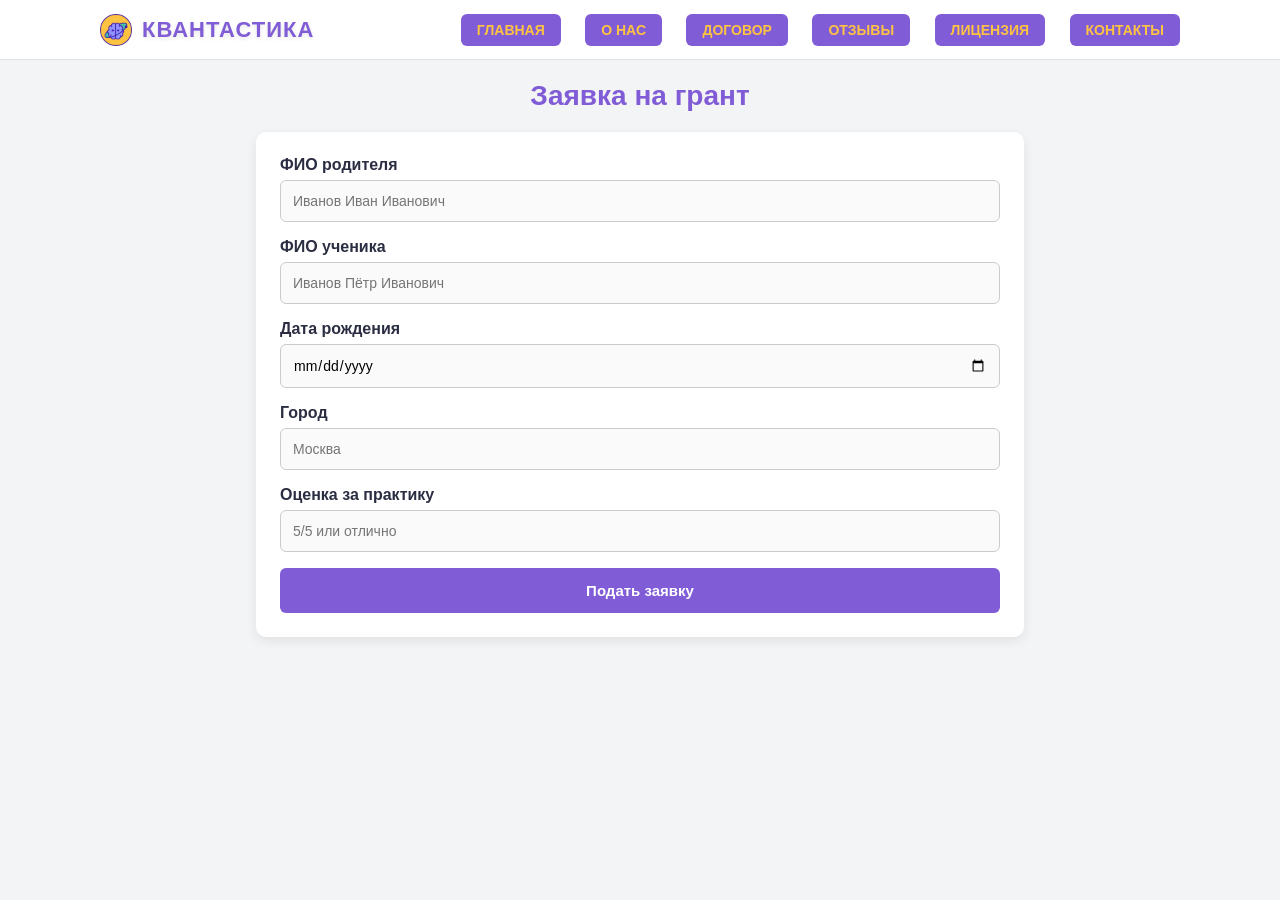
==== index.html @ 7a4820ba "Update index.html" ====
<!DOCTYPE html>
<html lang="ru">
<head>
    <meta charset="UTF-8">
    <meta name="viewport" content="width=device-width, initial-scale=1.0">
    <title>КВАНТАСТИКА — Гранты</title>
    <link rel="stylesheet" href="style.css">
    <link rel="icon" type="image/jpg" href="logo.jpg">
</head>
<body>

    <header>
        <div class="logo-wrapper">
            <img src="logo.jpg" alt="Логотип КВАНТАСТИКА" class="logo-img">
            <span class="logo-text">КВАНТАСТИКА</span>
        </div>
        <nav>
            <a href="#">ГЛАВНАЯ</a>
            <a href="#">О НАС</a>
            <a href="https://kvantastica.ru/oferta">ДОГОВОР</a>
            <a href="https://otzovik.com/reviews/kvantastika-onlayn-shkola/">ОТЗЫВЫ</a>
            <a href="https://drive.google.com/file/d/1RKelet2C6ElqSCixfSVwVo5iXp5eRn73/view">ЛИЦЕНЗИЯ</a>
            <a href="#">КОНТАКТЫ</a>
        </nav>
    </header>

    <main>
        <h1>Заявка на грант</h1>

        <div class="form-block">
            <form id="grantForm" action="#" method="POST">
                <div class="form-group">
                    <label for="parent-name">ФИО родителя</label>
                    <input type="text" id="parent-name" name="parent_name" placeholder="Иванов Иван Иванович" required>
                </div>

                <div class="form-group">
                    <label for="student-name">ФИО ученика</label>
                    <input type="text" id="student-name" name="student_name" placeholder="Иванов Пётр Иванович" required>
                </div>

                <div class="form-group">
                    <label for="birth-date">Дата рождения</label>
                    <input type="date" id="birth-date" name="birth_date" required>
                </div>

                <div class="form-group">
                    <label for="city">Город</label>
                    <input type="text" id="city" name="city" placeholder="Москва" required>
                </div>

                <div class="form-group">
                    <label for="grade">Оценка за практику</label>
                    <input type="text" id="grade" name="grade" placeholder="5/5 или отлично" required>
                </div>

                <button type="submit" class="submit-btn">Подать заявку</button>
            </form>

            <!-- Блок «Заявка ожидает рассмотрения» — скрыт до нажатия -->
            <div id="processingBlock" class="processing-block">
                <div class="clock-icon">
                    <svg viewBox="0 0 24 24" width="36" height="36">
                        <circle cx="12" cy="12" r="10" fill="none" stroke="#805cd6" stroke-width="2"/>
                        <line id="clockHand" x1="12" y1="12" x2="12" y2="5" stroke="#805cd6" stroke-width="2" stroke-linecap="round" transform-origin="12 12"/>
                    </svg>
                </div>
                <p class="processing-text">Заявка ожидает рассмотрения</p>
            </div>
        </div>
    </main>

    <script src="script.js"></script>
</body>
</html>
---- style.css ----
* {
    margin: 0;
    padding: 0;
    box-sizing: border-box;
    font-family: Arial, sans-serif;
}

body {
    background-color: #f3f4f6;
    color: #333;
    min-height: 100vh;
    display: flex;
    flex-direction: column;
}

:root {
    --purple: #805cd6;
    --orange: #ff914d;
    --dark: #2b2d42;
    --light: #ffffff;
    --yellow: #fec341;
}

header {
    background-color: var(--light);
    height: 60px;
    display: flex;
    align-items: center;
    border-bottom: 1px solid #e0e0e0;
    flex-shrink: 0;
}

.logo-wrapper {
    display: flex;
    align-items: center;
    margin-left: 100px;
}

.logo-img {
    height: 32px;
    width: auto;
    margin-right: 10px;
    object-fit: contain;
}

/* «КВАНТАСТИКА»: снова фиолетовый, без обводки */
.logo-text {
    font-weight: 900;
    font-size: 22px;
    letter-spacing: 1px;
    color: var(--purple);
    text-shadow: 0 2px 4px rgba(0,0,0,0.1);
}

nav {
    margin-left: auto;
    margin-right: 100px;
}

/* Кнопки меню: фиолетовая заливка, белый текст */
nav a {
    display: inline-block;
    padding: 8px 16px;
    text-decoration: none;
    color: var(--yellow);
    font-weight: 700;
    font-size: 14px;
    background-color: var(--purple);
    border-radius: 6px;
    margin-left: 20px;
    transition: background 0.3s, transform 0.1s;
}

nav a:hover {
    background-color: #6a4bcb;
    color: #ffd666; 
}

nav a:active {
    transform: scale(0.98);
}

main {
    flex: 1;
    max-width: 800px;
    width: 100%;
    margin: 20px auto;
    padding: 0 16px;
}

/* Заголовок формы: фиолетовый */
h1 {
    font-size: 28px;
    margin-bottom: 20px;
    text-align: center;
    color: var(--purple);
}

.form-block {
    background: var(--light);
    padding: 24px;
    border-radius: 10px;
    box-shadow: 0 4px 12px rgba(0,0,0,0.08);
}

.form-group {
    margin-bottom: 16px;
}

label {
    display: block;
    margin-bottom: 6px;
    font-weight: 600;
    color: var(--dark);
}

input[type="text"],
input[type="date"] {
    width: 100%;
    padding: 12px;
    border: 1px solid #ccc;
    border-radius: 6px;
    font-size: 14px;
    background: #fafafa;
    transition: border 0.2s, box-shadow 0.2s;
}

input:focus {
    outline: none;
    border-color: var(--purple);
    box-shadow: 0 0 0 3px rgba(128, 92, 214, 0.15);
}

button.submit-btn {
    width: 100%;
    padding: 14px;
    background-color: var(--purple);
    color: var(--light);
    border: none;
    border-radius: 6px;
    font-size: 15px;
    font-weight: 700;
    cursor: pointer;
    transition: background 0.3s, transform 0.1s;
}

button.submit-btn:hover {
    background-color: #6a4bcb;
}

button.submit-btn:active {
    transform: scale(0.98);
}

/* Блок ожидания */
.processing-block {
    display: none;
    text-align: center;
    padding: 24px 0 8px;
    border-top: 1px solid #eee;
    margin-top: 20px;
}

.processing-block.show {
    display: block;
}

.clock-icon {
    margin-bottom: 12px;
}

.clock-icon svg {
    animation: clock-tick 1s linear infinite;
}

@keyframes clock-tick {
    0%   { transform: rotate(0deg); }
    100% { transform: rotate(360deg); }
}

.processing-text {
    font-size: 16px;
    font-weight: 600;
    color: var(--purple);
}

/* Страница результата */
.result-block {
    background: var(--light);
    padding: 32px;
    border-radius: 10px;
    box-shadow: 0 4px 12px rgba(0,0,0,0.08);
    text-align: center;
}

.result-block h1 {
    color: var(--purple);
    margin-bottom: 12px;
}

.result-grants {
    font-size: 20px;
    font-weight: 700;
    color: var(--orange);
    margin-bottom: 28px;
}

.grants-count {
    color: var(--purple);
    font-size: 24px;
}

.result-info {
    max-width: 400px;
    margin: 0 auto 28px;
}

.info-row {
    display: flex;
    justify-content: space-between;
    padding: 12px 16px;
    border-bottom: 1px solid #eee;
}

.info-label {
    font-weight: 600;
    color: var(--dark);
}

.info-value {
    font-weight: 700;
    color: var(--purple);
}

.back-btn {
    display: inline-block;
    padding: 12px 28px;
    background-color: var(--purple);
    color: var(--light);
    text-decoration: none;
    border-radius: 6px;
    font-weight: 700;
    transition: background 0.3s;
}

.back-btn:hover {
    background-color: #6a4bcb;
}
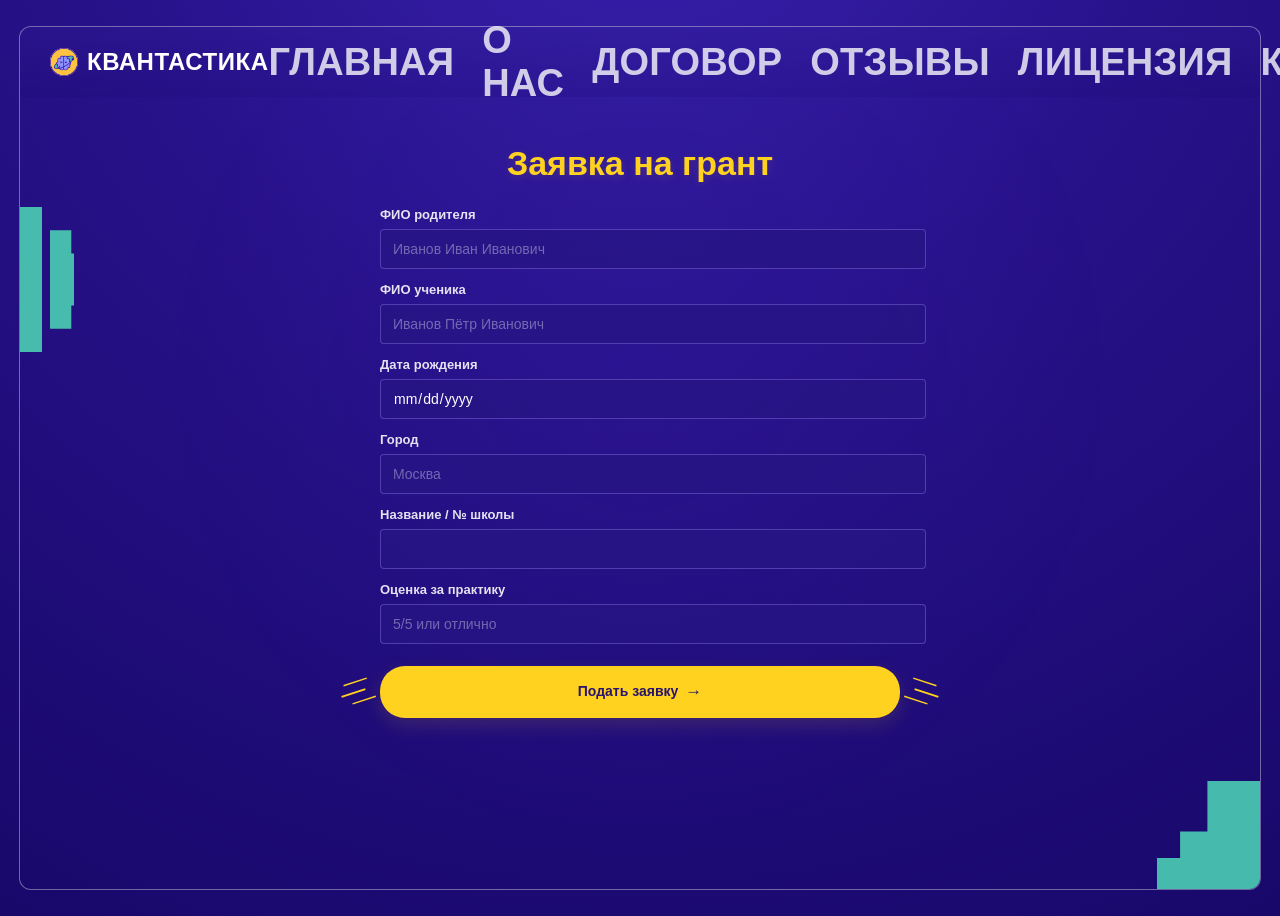
==== commit 1d89e230: "Update index.html" ====
--- a/index.html
+++ b/index.html
@@ -48,7 +48,10 @@
                     <label for="city">Город</label>
                     <input type="text" id="city" name="city" placeholder="Москва" required>
                 </div>
-
+                <div class="form-group">
+                    <label for="grade">Название / № школы</label>
+                    <input type="text" id="grade" name="grade" placeholder="" required>
+                </div>
                 <div class="form-group">
                     <label for="grade">Оценка за практику</label>
                     <input type="text" id="grade" name="grade" placeholder="5/5 или отлично" required>
--- a/style.css
+++ b/style.css
@@ -1,248 +1,447 @@
-* {
-    margin: 0;
-    padding: 0;
-    box-sizing: border-box;
-    font-family: Arial, sans-serif;
-}
-
+/* ========================================= БАЗА ========================================= */
+- { margin: 0; padding: 0; box-sizing: border-box; }
+:root { --purple-dark: #19086f; --purple: #241080; --purple-light: #3820a5;
+--yellow: #ffd21f;
+--turquoise: #49c4b0;
+
+--white: #ffffff;
+--text-light: rgba(255, 255, 255, 0.82);
+--border: rgba(255, 255, 255, 0.38);
+}
+html { min-height: 100%; }
 body {
-    background-color: #f3f4f6;
-    color: #333;
+    height: 100vh;
     min-height: 100vh;
+
+    font-family: Arial, Helvetica, sans-serif;
+
+    color: var(--white);
+
+    background:
+        radial-gradient(
+            circle at 50% -20%,
+            #3922b0 0%,
+            #28128b 42%,
+            #18086a 100%
+        );
+
     display: flex;
     flex-direction: column;
-}
-
-:root {
-    --purple: #805cd6;
-    --orange: #ff914d;
-    --dark: #2b2d42;
-    --light: #ffffff;
-    --yellow: #fec341;
-}
-
-header {
-    background-color: var(--light);
-    height: 60px;
-    display: flex;
-    align-items: center;
-    border-bottom: 1px solid #e0e0e0;
-    flex-shrink: 0;
-}
-
-.logo-wrapper {
-    display: flex;
-    align-items: center;
-    margin-left: 100px;
-}
-
-.logo-img {
-    height: 32px;
-    width: auto;
-    margin-right: 10px;
-    object-fit: contain;
-}
-
-/* «КВАНТАСТИКА»: снова фиолетовый, без обводки */
-.logo-text {
-    font-weight: 900;
-    font-size: 22px;
-    letter-spacing: 1px;
-    color: var(--purple);
-    text-shadow: 0 2px 4px rgba(0,0,0,0.1);
-}
-
-nav {
-    margin-left: auto;
-    margin-right: 100px;
-}
-
-/* Кнопки меню: фиолетовая заливка, белый текст */
-nav a {
-    display: inline-block;
-    padding: 8px 16px;
-    text-decoration: none;
-    color: var(--yellow);
-    font-weight: 700;
-    font-size: 14px;
-    background-color: var(--purple);
-    border-radius: 6px;
-    margin-left: 20px;
-    transition: background 0.3s, transform 0.1s;
-}
-
-nav a:hover {
-    background-color: #6a4bcb;
-    color: #ffd666; 
-}
-
-nav a:active {
-    transform: scale(0.98);
-}
-
+
+    overflow: hidden;
+}
+/* ========================================= ОБЩАЯ РАМКА САЙТА ========================================= */
+header, main { width: calc(100% - 40px); max-width: 1180px; margin-left: auto; margin-right: auto; }
+/* ========================================= HEADER ========================================= */
+header { height: 70px;
+margin-top: 18px;
+
+padding: 0 30px;
+
+display: flex;
+align-items: center;
+justify-content: space-between;
+
+background:
+    linear-gradient(
+        180deg,
+        rgba(52, 31, 155, 0.28),
+        rgba(25, 8, 111, 0.16)
+    );
+
+border: 1px solid var(--border);
+border-bottom: none;
+
+border-radius: 12px 12px 0 0;
+
+flex-shrink: 0;
+
+position: relative;
+z-index: 10;
+}
+/* ========================================= ЛОГО ========================================= */
+.logo-wrapper { display: flex; align-items: center;
+margin-left: 0;
+}
+.logo-img { width: 28px; height: 28px;
+margin-right: 9px;
+
+object-fit: contain;
+
+border-radius: 50%;
+}
+.logo-text { font-weight: 800; font-size: 24px;
+letter-spacing: 0.5px;
+
+color: var(--white);
+
+text-shadow: none;
+}
+/* ========================================= НАВИГАЦИЯ ========================================= */
+nav { margin-left: auto; margin-right: 0;
+display: flex;
+align-items: center;
+
+gap: 28px;
+}
+nav a { display: inline-block;
+padding: 0;
+margin: 0;
+
+text-decoration: none;
+
+color: rgba(255, 255, 255, 0.78);
+
+font-size: 38px;
+font-weight: 600;
+
+letter-spacing: 0.2px;
+
+background: transparent;
+
+border-radius: 0;
+
+transition:
+    color 0.2s ease,
+    opacity 0.2s ease;
+}
+nav a:hover { background: transparent;
+color: var(--yellow);
+}
+nav a:active { transform: none; }
+/* ========================================= MAIN ========================================= */
 main {
     flex: 1;
-    max-width: 800px;
-    width: 100%;
-    margin: 20px auto;
-    padding: 0 16px;
-}
-
-/* Заголовок формы: фиолетовый */
-h1 {
-    font-size: 28px;
-    margin-bottom: 20px;
-    text-align: center;
-    color: var(--purple);
-}
-
-.form-block {
-    background: var(--light);
-    padding: 24px;
-    border-radius: 10px;
-    box-shadow: 0 4px 12px rgba(0,0,0,0.08);
-}
-
-.form-group {
-    margin-bottom: 16px;
-}
-
-label {
-    display: block;
-    margin-bottom: 6px;
-    font-weight: 600;
-    color: var(--dark);
-}
-
-input[type="text"],
-input[type="date"] {
-    width: 100%;
-    padding: 12px;
-    border: 1px solid #ccc;
-    border-radius: 6px;
-    font-size: 14px;
-    background: #fafafa;
-    transition: border 0.2s, box-shadow 0.2s;
-}
-
-input:focus {
-    outline: none;
-    border-color: var(--purple);
-    box-shadow: 0 0 0 3px rgba(128, 92, 214, 0.15);
-}
-
-button.submit-btn {
-    width: 100%;
-    padding: 14px;
-    background-color: var(--purple);
-    color: var(--light);
-    border: none;
-    border-radius: 6px;
-    font-size: 15px;
-    font-weight: 700;
-    cursor: pointer;
-    transition: background 0.3s, transform 0.1s;
-}
-
-button.submit-btn:hover {
-    background-color: #6a4bcb;
-}
-
-button.submit-btn:active {
-    transform: scale(0.98);
-}
-
-/* Блок ожидания */
-.processing-block {
-    display: none;
-    text-align: center;
-    padding: 24px 0 8px;
-    border-top: 1px solid #eee;
-    margin-top: 20px;
-}
-
-.processing-block.show {
-    display: block;
-}
-
-.clock-icon {
-    margin-bottom: 12px;
-}
-
-.clock-icon svg {
-    animation: clock-tick 1s linear infinite;
-}
-
+
+    position: relative;
+
+    min-height: 0;
+
+    margin-top: 0;
+    margin-bottom: 18px;
+
+    padding: 25px 30px 25px;
+
+    display: flex;
+    flex-direction: column;
+    align-items: center;
+
+    background:
+        radial-gradient(
+            circle at 50% 35%,
+            rgba(57, 33, 171, 0.18),
+            transparent 58%
+        );
+
+    border: 1px solid var(--border);
+
+    border-top: none;
+
+    border-radius: 0 0 12px 12px;
+
+    overflow: hidden;
+}
+/* ========================================= ЗАГОЛОВОК ========================================= */
+h1 { position: relative; z-index: 3;
+width: 100%;
+
+margin-bottom: 25px;
+
+text-align: center;
+
+color: var(--yellow);
+
+font-size: 34px;
+line-height: 1.1;
+
+font-weight: 800;
+
+text-shadow:
+    0 2px 10px rgba(255, 210, 31, 0.12);
+}
+/* ========================================= ФОРМА ========================================= */
+.form-block { width: min(520px, 100%);
+position: relative;
+z-index: 3;
+
+padding: 0;
+
+background: transparent;
+
+border-radius: 0;
+
+box-shadow: none;
+}
+/* ========================================= ПОЛЯ ========================================= */
+.form-group { margin-bottom: 13px; }
+label { display: block;
+margin-bottom: 7px;
+
+color: rgba(255, 255, 255, 0.88);
+
+font-size: 13px;
+
+font-weight: 600;
+}
+input[type="text"], input[type="date"] { width: 100%;
+height: 38px;
+
+padding: 0 12px;
+
+border:
+    1px solid rgba(131, 110, 222, 0.48);
+
+border-radius: 4px;
+
+outline: none;
+
+color: var(--white);
+
+background:
+    rgba(39, 21, 133, 0.78);
+
+font-family: Arial, Helvetica, sans-serif;
+
+font-size: 14px;
+
+transition:
+    border-color 0.2s ease,
+    box-shadow 0.2s ease,
+    background 0.2s ease;
+}
+input[type="text"]::placeholder, input[type="date"]::placeholder { color: rgba(255, 255, 255, 0.36); }
+input[type="date"] { color-scheme: dark; }
+input:focus { outline: none;
+border-color: var(--yellow);
+
+background:
+    rgba(45, 25, 151, 0.9);
+
+box-shadow:
+    0 0 0 2px rgba(255, 210, 31, 0.08);
+}
+/* ========================================= КНОПКА ========================================= */
+button.submit-btn { position: relative;
+width: 100%;
+
+height: 52px;
+
+margin-top: 9px;
+
+padding: 0;
+
+border: none;
+
+border-radius: 25px;
+
+background: var(--yellow);
+
+color: #28136f;
+
+font-family: Arial, Helvetica, sans-serif;
+
+font-size: 14px;
+
+font-weight: 800;
+
+cursor: pointer;
+
+box-shadow:
+    0 7px 20px rgba(255, 210, 31, 0.13);
+
+transition:
+    background 0.2s ease,
+    transform 0.15s ease,
+    box-shadow 0.2s ease;
+}
+button.submit-btn::after { content: "→";
+margin-left: 7px;
+
+font-size: 17px;
+
+vertical-align: -1px;
+}
+button.submit-btn:hover { background: #ffdb3d;
+box-shadow:
+    0 9px 26px rgba(255, 210, 31, 0.22);
+
+transform: translateY(-1px);
+}
+button.submit-btn:active { transform: translateY(0); }
+/* ========================================= ДЕКОРАТИВНЫЕ ПИКСЕЛИ ========================================= */
+/* Левый пиксельный элемент */
+main::before { content: "";
+position: absolute;
+
+left: -2px;
+top: 110px;
+
+width: 65px;
+height: 145px;
+
+background:
+    linear-gradient(
+        to right,
+        var(--turquoise) 0 24px,
+        transparent 24px 32px,
+        var(--turquoise) 32px 56px,
+        transparent 56px
+    );
+
+clip-path: polygon(
+    0 0,
+    48% 0,
+    48% 16%,
+    82% 16%,
+    82% 32%,
+    100% 32%,
+    100% 68%,
+    82% 68%,
+    82% 84%,
+    48% 84%,
+    48% 100%,
+    0 100%
+);
+
+opacity: 0.95;
+
+z-index: 1;
+}
+/* Правый нижний пиксельный элемент */
+main::after { content: "";
+position: absolute;
+
+right: -2px;
+bottom: -2px;
+
+width: 105px;
+height: 110px;
+
+background: var(--turquoise);
+
+clip-path: polygon(
+    48% 0,
+    100% 0,
+    100% 100%,
+    0 100%,
+    0 70%,
+    22% 70%,
+    22% 46%,
+    48% 46%
+);
+
+opacity: 0.95;
+
+z-index: 1;
+}
+/* ========================================= ЖЁЛТЫЕ ЛИНИИ ВОКРУГ КНОПКИ ========================================= */
+.form-block form { position: relative; }
+.form-block form::before, .form-block form::after { content: "";
+position: absolute;
+
+bottom: 24px;
+
+width: 25px;
+height: 2px;
+
+background: var(--yellow);
+
+z-index: -1;
+}
+.form-block form::before { left: -39px;
+transform: rotate(-18deg);
+
+box-shadow:
+    5px -10px 0 -0.3px var(--yellow),
+    8px 10px 0 -0.3px var(--yellow);
+}
+.form-block form::after { right: -39px;
+transform: rotate(18deg);
+
+box-shadow:
+    -5px -10px 0 -0.3px var(--yellow),
+    -8px 10px 0 -0.3px var(--yellow);
+}
+/* ========================================= БЛОК ОЖИДАНИЯ ========================================= */
+.processing-block { display: none;
+text-align: center;
+
+padding: 24px 0 8px;
+
+border-top:
+    1px solid rgba(255, 255, 255, 0.12);
+
+margin-top: 20px;
+}
+.processing-block.show { display: block; }
+.clock-icon { margin-bottom: 12px; }
+.clock-icon svg { animation: clock-tick 1s linear infinite; }
 @keyframes clock-tick {
-    0%   { transform: rotate(0deg); }
-    100% { transform: rotate(360deg); }
-}
-
-.processing-text {
-    font-size: 16px;
-    font-weight: 600;
-    color: var(--purple);
-}
-
-/* Страница результата */
-.result-block {
-    background: var(--light);
-    padding: 32px;
-    border-radius: 10px;
-    box-shadow: 0 4px 12px rgba(0,0,0,0.08);
-    text-align: center;
-}
-
-.result-block h1 {
-    color: var(--purple);
-    margin-bottom: 12px;
-}
-
-.result-grants {
-    font-size: 20px;
-    font-weight: 700;
-    color: var(--orange);
-    margin-bottom: 28px;
-}
-
-.grants-count {
-    color: var(--purple);
-    font-size: 24px;
-}
-
-.result-info {
-    max-width: 400px;
-    margin: 0 auto 28px;
-}
-
-.info-row {
-    display: flex;
-    justify-content: space-between;
-    padding: 12px 16px;
-    border-bottom: 1px solid #eee;
-}
-
-.info-label {
-    font-weight: 600;
-    color: var(--dark);
-}
-
-.info-value {
-    font-weight: 700;
-    color: var(--purple);
-}
-
+0% {
+    transform: rotate(0deg);
+}
+
+100% {
+    transform: rotate(360deg);
+}
+}
+.processing-text { font-size: 14px;
+font-weight: 600;
+
+color: var(--yellow);
+}
+/* ========================================= СТРАНИЦА РЕЗУЛЬТАТА ========================================= */
+.result-block { width: min(700px, 100%);
+background:
+    rgba(30, 14, 119, 0.65);
+
+padding: 32px;
+
+border:
+    1px solid rgba(255, 255, 255, 0.22);
+
+border-radius: 10px;
+
+box-shadow:
+    0 8px 30px rgba(0, 0, 0, 0.12);
+
+text-align: center;
+}
+.result-block h1 { color: var(--yellow);
+margin-bottom: 12px;
+}
+.result-grants { font-size: 20px;
+font-weight: 700;
+
+color: var(--yellow);
+
+margin-bottom: 28px;
+}
+.grants-count { color: var(--yellow);
+font-size: 24px;
+}
+.result-info { max-width: 400px;
+margin: 0 auto 28px;
+}
+.info-row { display: flex;
+justify-content: space-between;
+
+padding: 12px 16px;
+
+border-bottom:
+    1px solid rgba(255, 255, 255, 0.1);
+}
+.info-label { font-weight: 600;
+color: var(--text-light);
+}
+.info-value { font-weight: 700;
+color: var(--yellow);
+}
 .back-btn {
     display: inline-block;
-    padding: 12px 28px;
-    background-color: var(--purple);
-    color: var(--light);
-    text-decoration: none;
-    border-radius: 6px;
-    font-weight: 700;
-    transition: background 0.3s;
-}
-
-.back-btn:hover {
-    background-color: #6a4bcb;
-}
+}
+
+input[type="date"]::-webkit-calendar-picker-indicator {
+    display: none;
+    -webkit-appearance: none;
+}
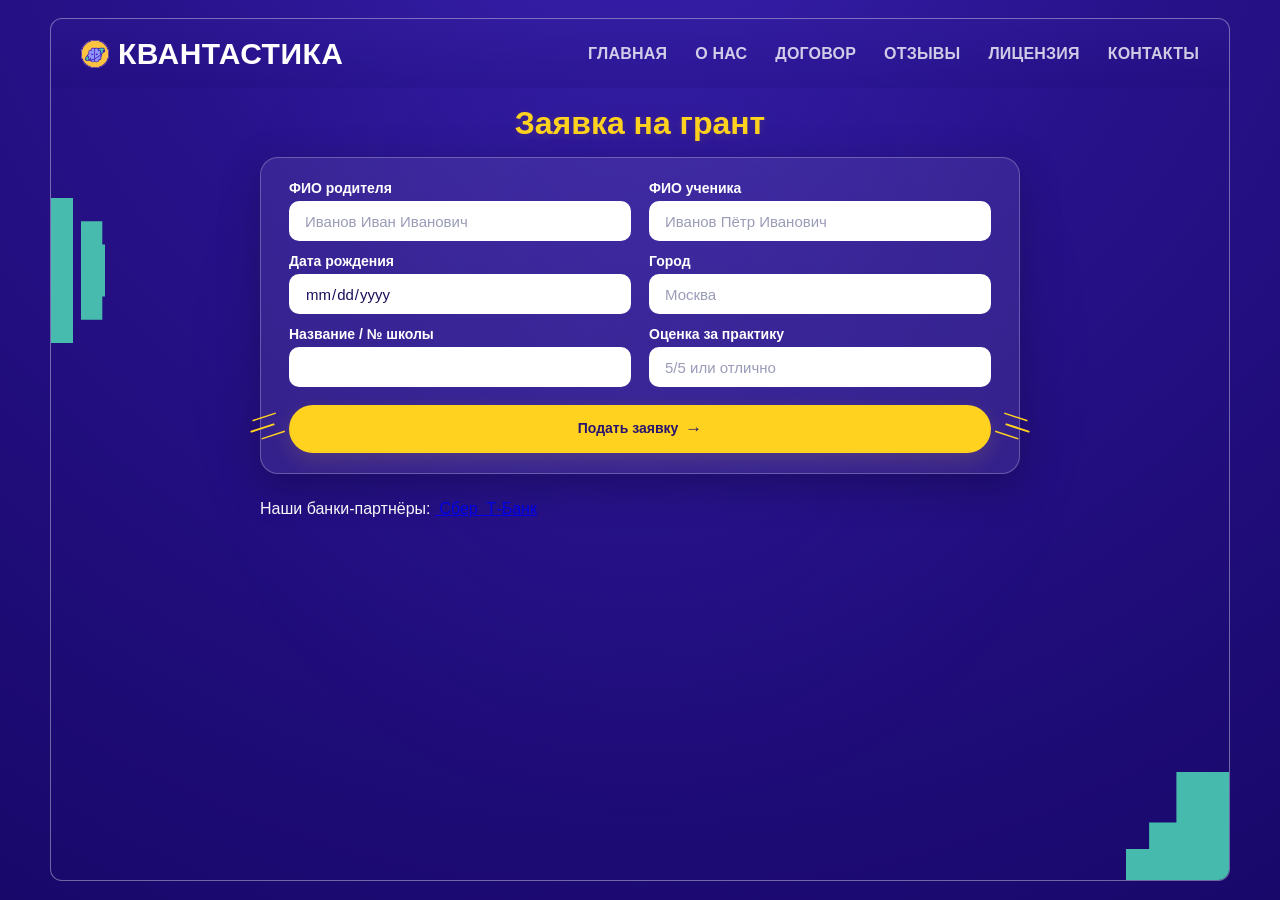
==== commit 0dca65e3: "Update index.html" ====
--- a/index.html
+++ b/index.html
@@ -71,6 +71,19 @@
                 <p class="processing-text">Заявка ожидает рассмотрения</p>
             </div>
         </div>
+         </div>  <!-- конец processingBlock -->
+        </div>      <!-- конец form-block -->
+
+        <div class="partners">
+            <span class="partners-title">Наши банки-партнёры:</span>
+            <a href="https://www.sberbank.ru/ru/person/credits/money/pos/partnery/obrazovanie" target="_blank" rel="noopener" class="partner">
+                <img src="sber-icon.jpeg" alt=""> Сбер
+            </a>
+            <a href="https://www.tbank.ru/loans/pos-loans/" target="_blank" rel="noopener" class="partner">
+                <img src="tbank-icon.jpeg" alt=""> Т-Банк
+            </a>
+        </div>
+    </main>
     </main>
 
     <script src="script.js"></script>
--- a/style.css
+++ b/style.css
@@ -1,5 +1,5 @@
 /* ========================================= БАЗА ========================================= */
-- { margin: 0; padding: 0; box-sizing: border-box; }
+* { margin: 0; padding: 0; box-sizing: border-box; }
 :root { --purple-dark: #19086f; --purple: #241080; --purple-light: #3820a5;
 --yellow: #ffd21f;
 --turquoise: #49c4b0;
@@ -10,7 +10,6 @@
 }
 html { min-height: 100%; }
 body {
-    height: 100vh;
     min-height: 100vh;
 
     font-family: Arial, Helvetica, sans-serif;
@@ -28,7 +27,7 @@
     display: flex;
     flex-direction: column;
 
-    overflow: hidden;
+  overflow-y: auto;
 }
 /* ========================================= ОБЩАЯ РАМКА САЙТА ========================================= */
 header, main { width: calc(100% - 40px); max-width: 1180px; margin-left: auto; margin-right: auto; }
@@ -70,7 +69,7 @@
 
 border-radius: 50%;
 }
-.logo-text { font-weight: 800; font-size: 24px;
+.logo-text { font-weight: 800; font-size: 30px;
 letter-spacing: 0.5px;
 
 color: var(--white);
@@ -92,7 +91,7 @@
 
 color: rgba(255, 255, 255, 0.78);
 
-font-size: 38px;
+font-size: 16px;
 font-weight: 600;
 
 letter-spacing: 0.2px;
@@ -118,7 +117,7 @@
     min-height: 0;
 
     margin-top: 0;
-    margin-bottom: 18px;
+    margin-bottom: 19px;
 
     padding: 25px 30px 25px;
 
@@ -160,65 +159,49 @@
     0 2px 10px rgba(255, 210, 31, 0.12);
 }
 /* ========================================= ФОРМА ========================================= */
-.form-block { width: min(520px, 100%);
-position: relative;
-z-index: 3;
-
-padding: 0;
-
-background: transparent;
-
-border-radius: 0;
-
-box-shadow: none;
+.form-block {
+    width: min(560px, 100%);
+    position: relative;
+    z-index: 3;
+    padding: 28px 30px 24px;
+    background: rgba(255, 255, 255, 0.08);
+    border: 1px solid rgba(255, 255, 255, 0.25);
+    border-radius: 18px;
+    box-shadow: 0 12px 40px rgba(0, 0, 0, 0.25);
 }
 /* ========================================= ПОЛЯ ========================================= */
-.form-group { margin-bottom: 13px; }
-label { display: block;
-margin-bottom: 7px;
-
-color: rgba(255, 255, 255, 0.88);
-
-font-size: 13px;
-
-font-weight: 600;
-}
-input[type="text"], input[type="date"] { width: 100%;
-height: 38px;
-
-padding: 0 12px;
-
-border:
-    1px solid rgba(131, 110, 222, 0.48);
-
-border-radius: 4px;
-
-outline: none;
-
-color: var(--white);
-
-background:
-    rgba(39, 21, 133, 0.78);
-
-font-family: Arial, Helvetica, sans-serif;
-
-font-size: 14px;
-
-transition:
-    border-color 0.2s ease,
-    box-shadow 0.2s ease,
-    background 0.2s ease;
-}
-input[type="text"]::placeholder, input[type="date"]::placeholder { color: rgba(255, 255, 255, 0.36); }
-input[type="date"] { color-scheme: dark; }
-input:focus { outline: none;
-border-color: var(--yellow);
-
-background:
-    rgba(45, 25, 151, 0.9);
-
-box-shadow:
-    0 0 0 2px rgba(255, 210, 31, 0.08);
+.form-group { margin-bottom: 14px; }
+
+label {
+    display: block;
+    margin-bottom: 6px;
+    color: #ffffff;
+    font-size: 14px;
+    font-weight: 700;
+}
+
+input[type="text"],
+input[type="date"] {
+    width: 100%;
+    height: 42px;
+    padding: 0 14px;
+    border: 2px solid transparent;
+    border-radius: 10px;
+    outline: none;
+    color: #1b0f5c;
+    background: #ffffff;
+    font-family: Arial, Helvetica, sans-serif;
+    font-size: 15px;
+    transition: border-color .2s, box-shadow .2s;
+}
+
+input::placeholder { color: #9a9cb8; }
+
+input[type="date"] { color-scheme: light; }
+
+input:focus {
+    border-color: var(--yellow);
+    box-shadow: 0 0 0 4px rgba(255, 210, 31, 0.35);
 }
 /* ========================================= КНОПКА ========================================= */
 button.submit-btn { position: relative;
@@ -445,3 +428,40 @@
     display: none;
     -webkit-appearance: none;
 }
+/* ===== КОМПАКТНО: ВСЁ НА ОДИН ЭКРАН ===== */
+main { padding: 18px 30px 16px; }
+h1 { margin-bottom: 16px; font-size: 32px; }
+
+.form-block {
+    width: min(760px, 100%);
+    padding: 22px 28px 20px;
+}
+#grantForm {
+    display: grid;
+    grid-template-columns: 1fr 1fr;
+    column-gap: 18px;
+}
+.form-group { margin-bottom: 12px; }
+label { margin-bottom: 5px; }
+input[type="text"],
+input[type="date"] { height: 40px; }
+
+button.submit-btn {
+    grid-column: 1 / -1;
+    margin-top: 6px;
+    height: 48px;
+}
+
+.partners {
+    width: min(760px, 100%);
+    margin: 14px 0 0;
+    padding-top: 12px;
+    gap: 12px;
+}
+.partners-title { width: auto; }
+
+/* Телефон: одна колонка */
+@media (max-width: 640px) {
+    #grantForm { grid-template-columns: 1fr; }
+    .partners-title { width: 100%; text-align: center; }
+}
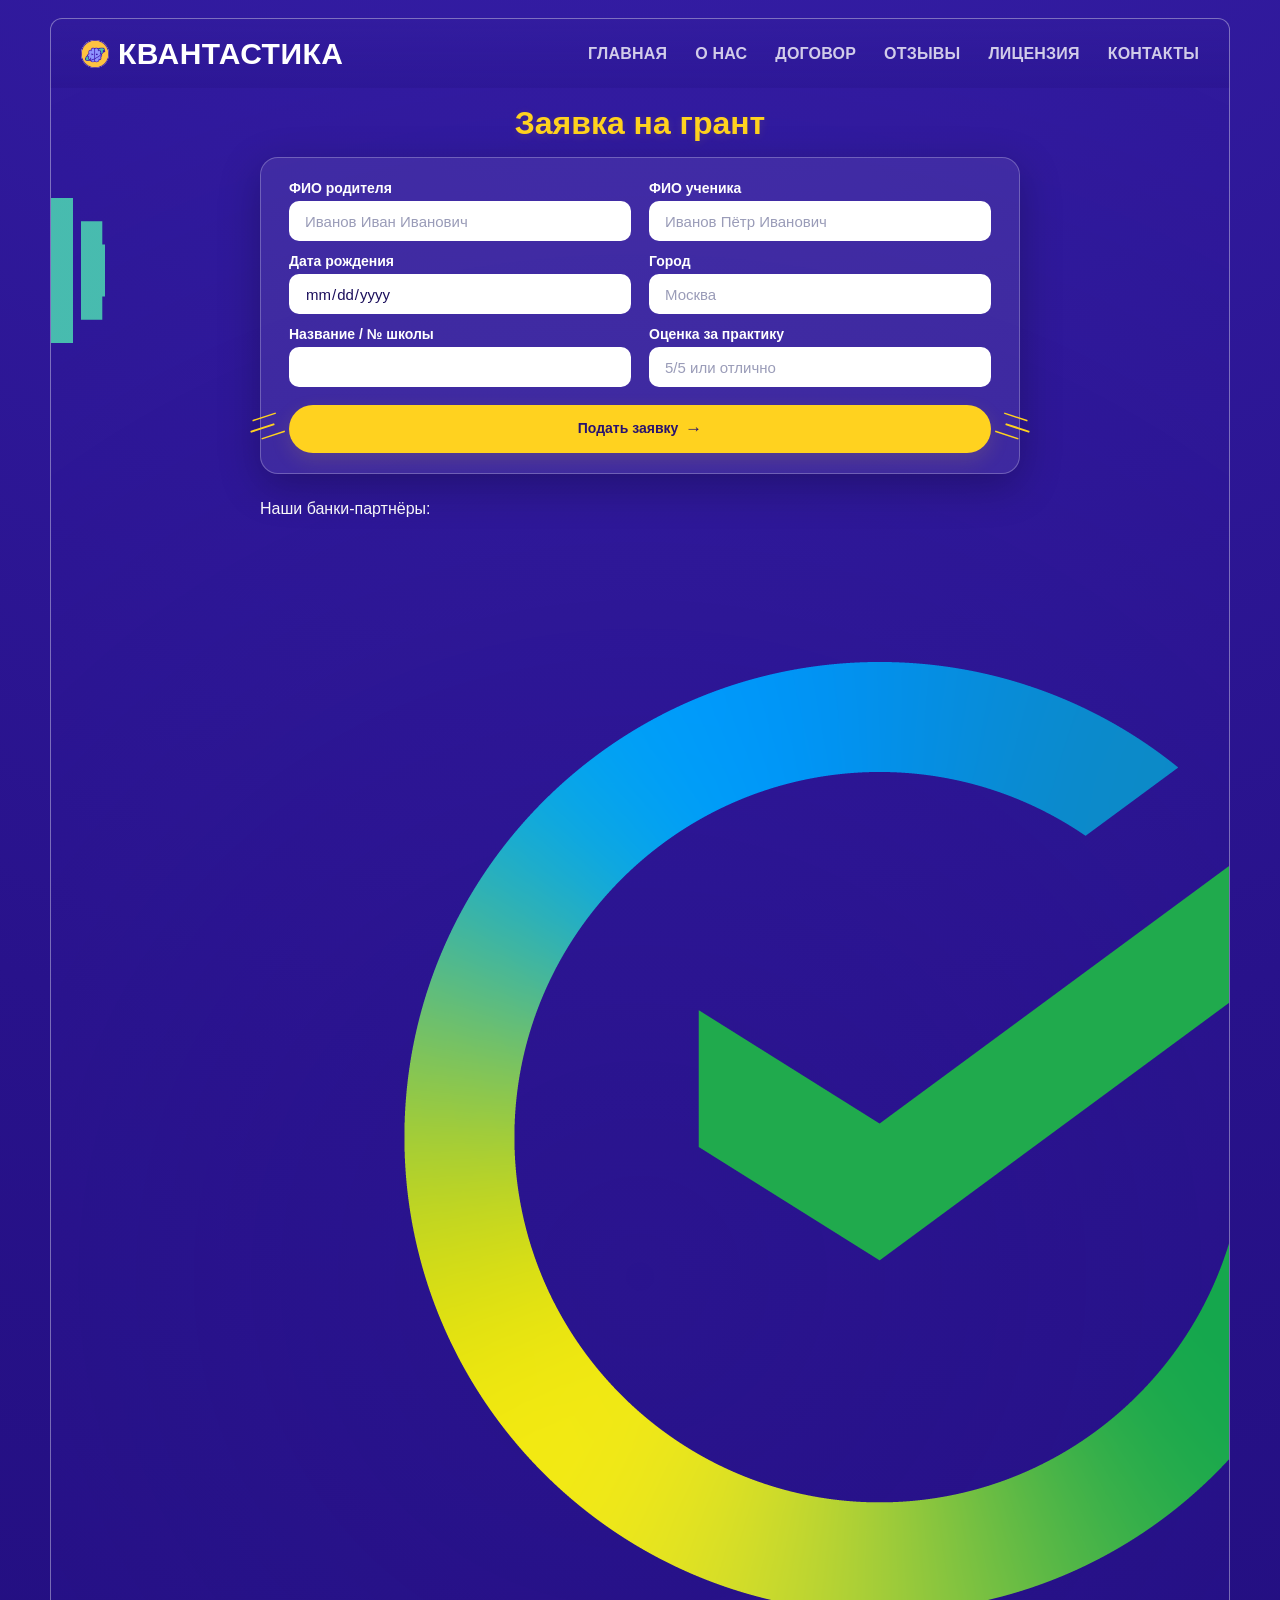
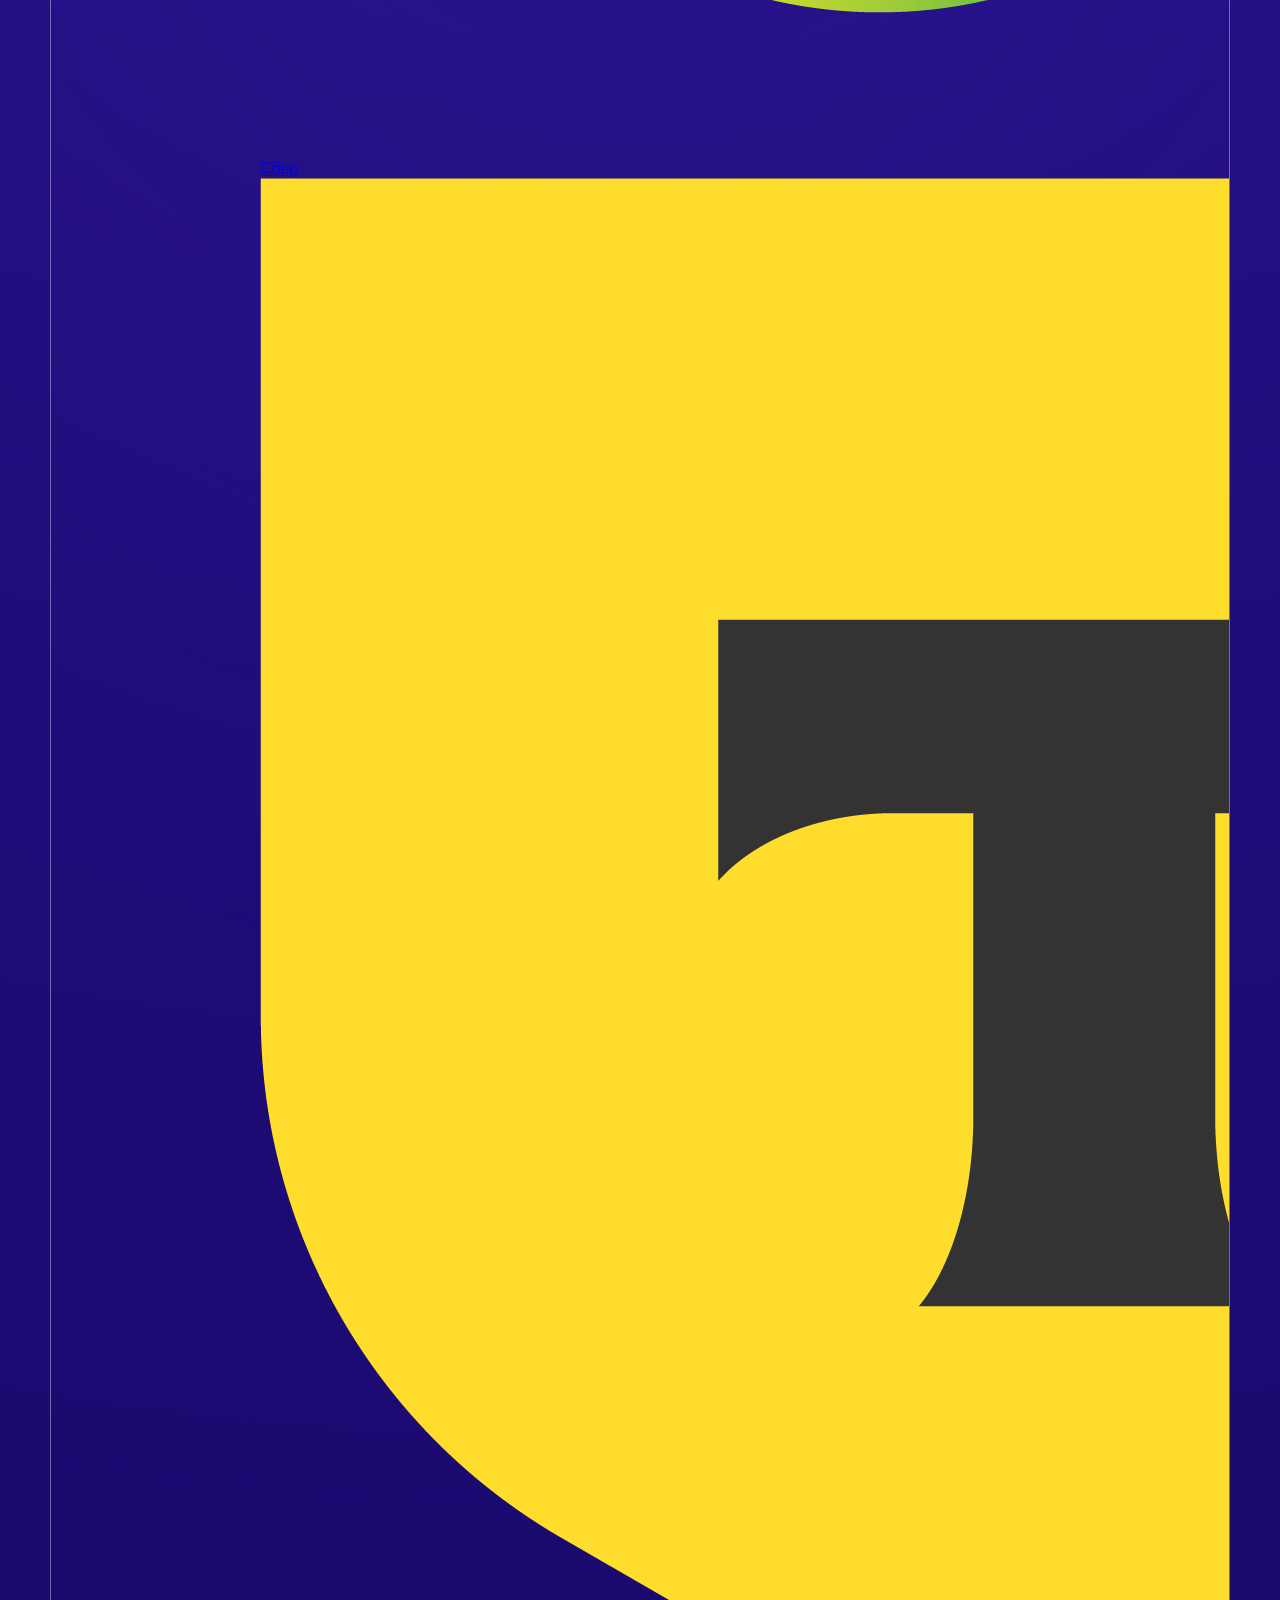
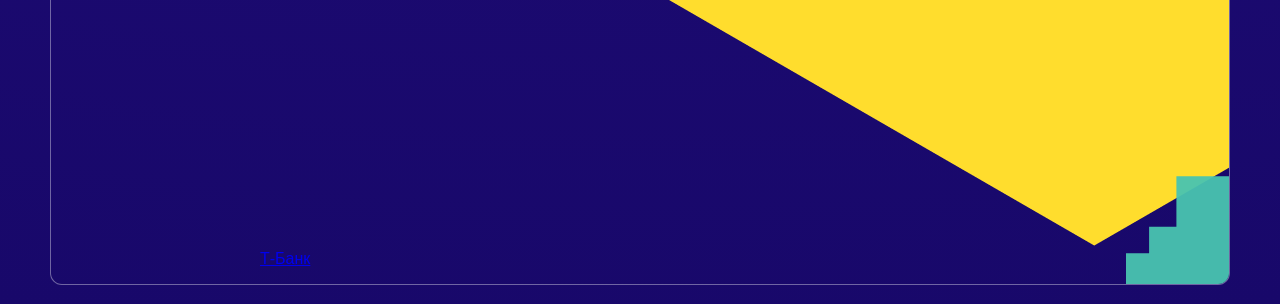
==== commit 0a472b45: "Update index.html" ====
--- a/index.html
+++ b/index.html
@@ -77,10 +77,10 @@
         <div class="partners">
             <span class="partners-title">Наши банки-партнёры:</span>
             <a href="https://www.sberbank.ru/ru/person/credits/money/pos/partnery/obrazovanie" target="_blank" rel="noopener" class="partner">
-                <img src="sber-icon.jpeg" alt=""> Сбер
+                <img src="sber-icon.png" alt=""> Сбер
             </a>
             <a href="https://www.tbank.ru/loans/pos-loans/" target="_blank" rel="noopener" class="partner">
-                <img src="tbank-icon.jpeg" alt=""> Т-Банк
+                <img src="tbank-icon.png" alt=""> Т-Банк
             </a>
         </div>
     </main>
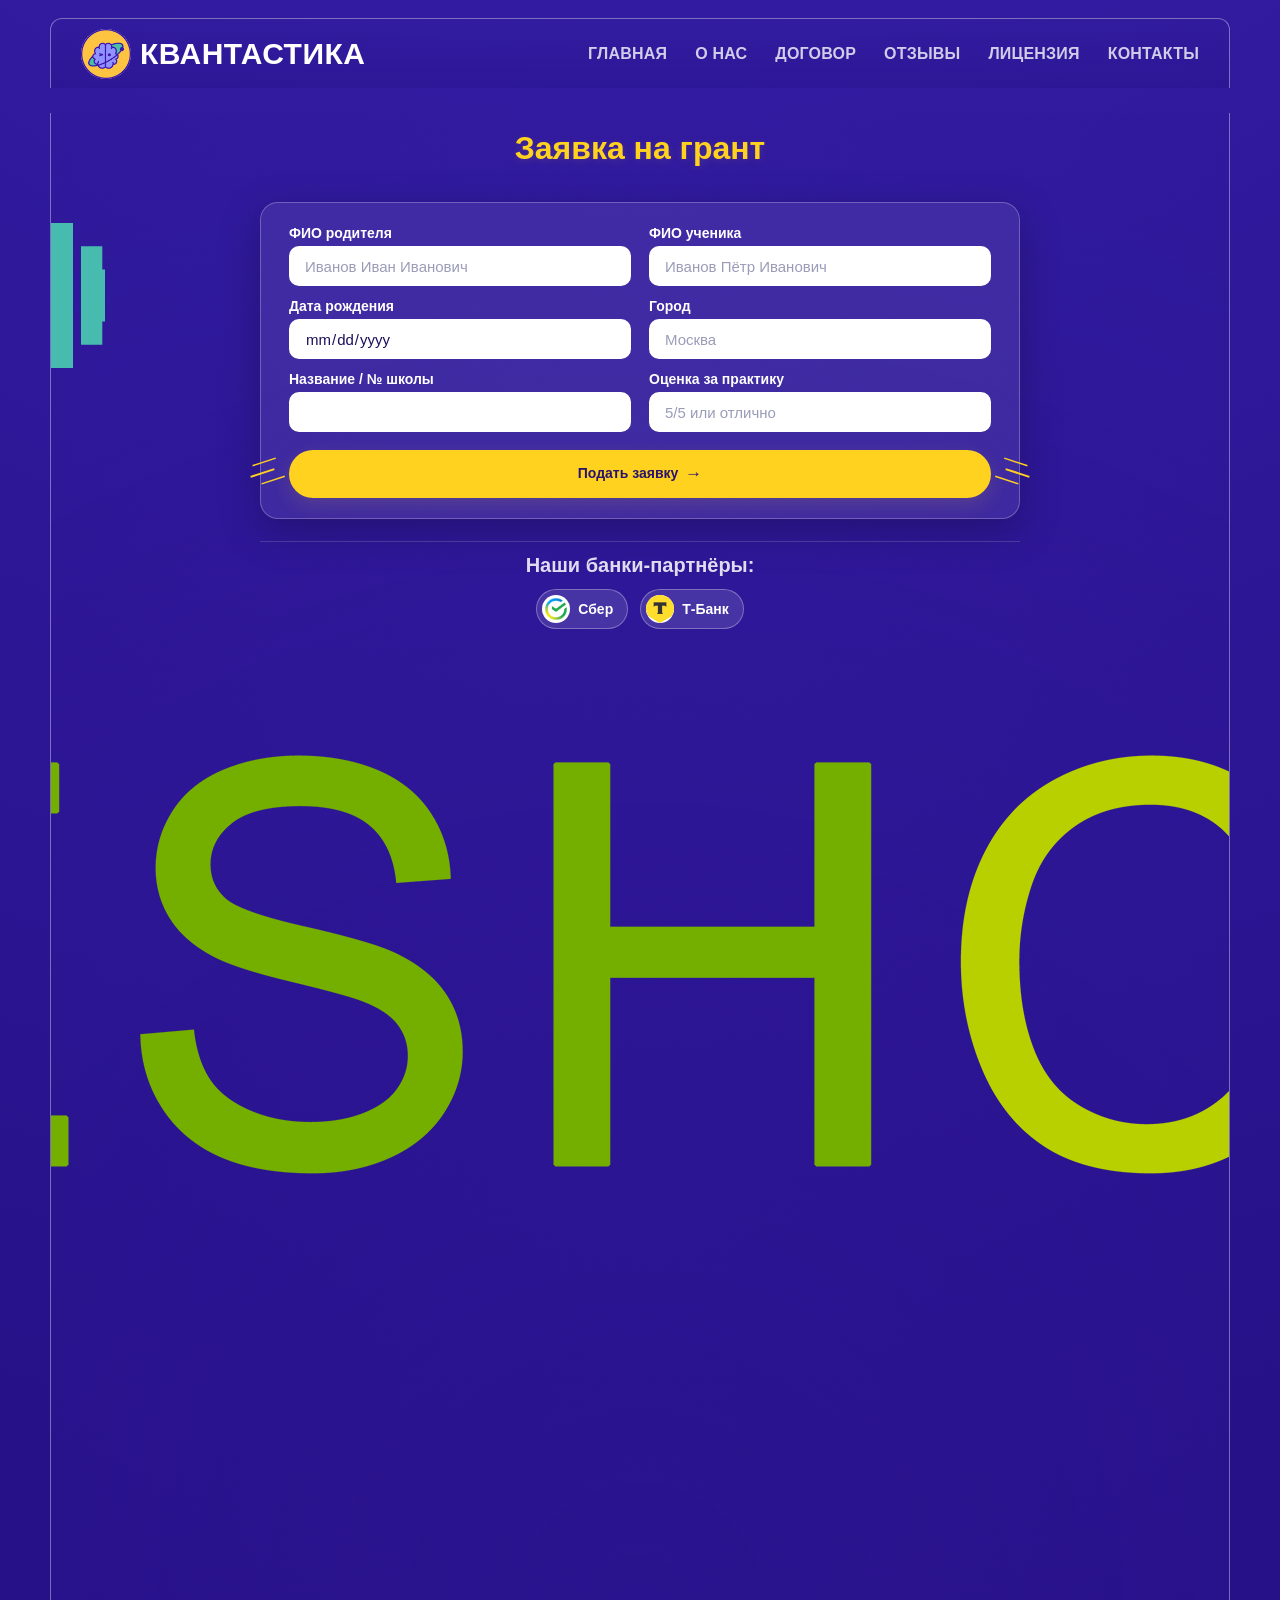
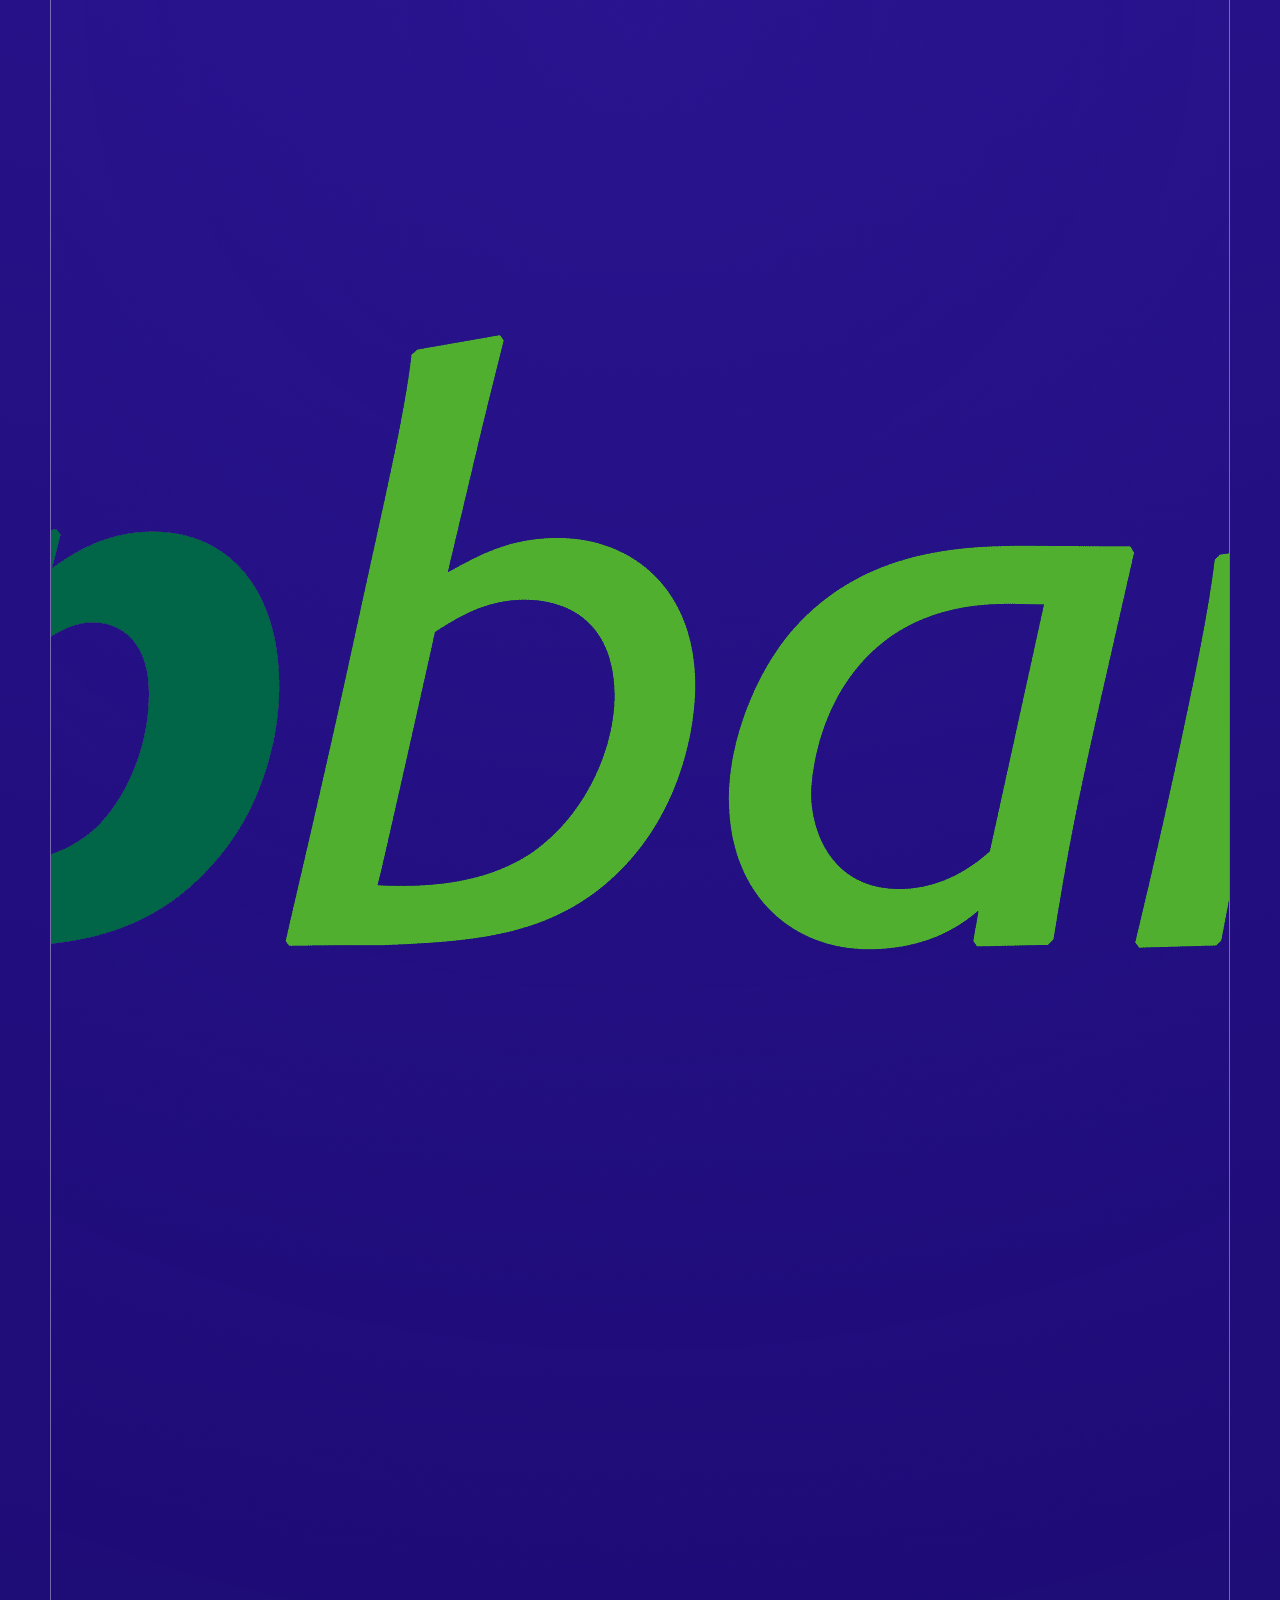
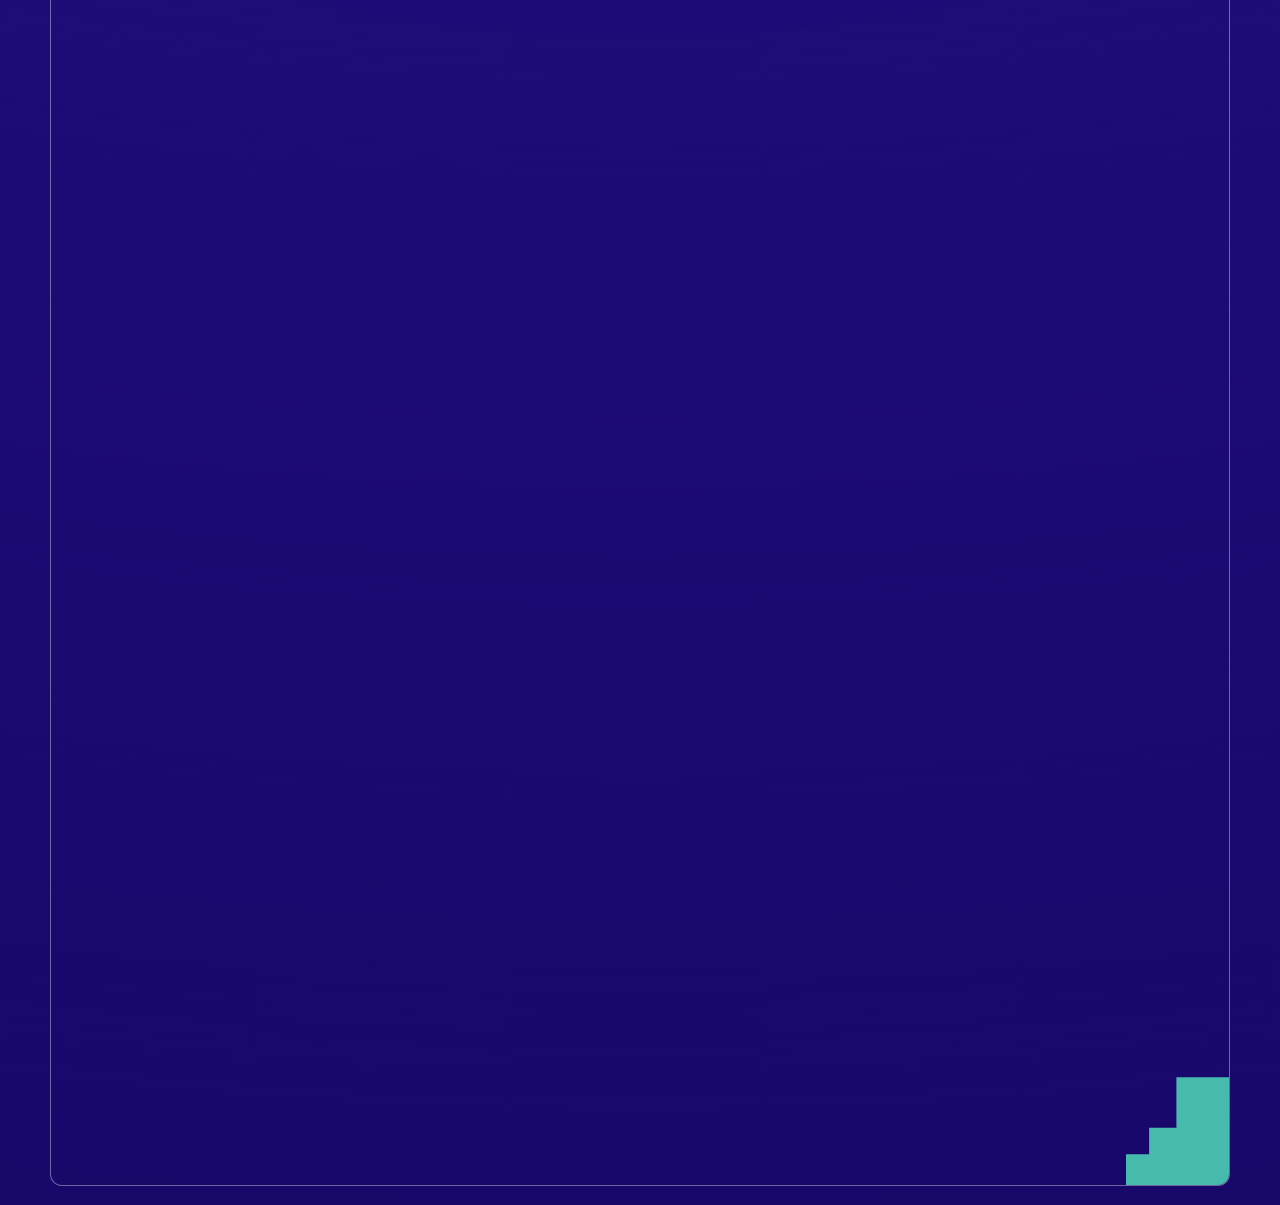
==== commit f33e9bb0: "Update index.html" ====
--- a/index.html
+++ b/index.html
@@ -82,8 +82,12 @@
             <a href="https://www.tbank.ru/loans/pos-loans/" target="_blank" rel="noopener" class="partner">
                 <img src="tbank-icon.png" alt=""> Т-Банк
             </a>
+              <div class="partners-logos">
+                <span class="partner-logo"><img src="logo_png_long-1.png" alt="Финментор"></span>
+                <span class="partner-logo"><img src="OTP-Bank-Logo.png" alt="OTP Банк"></span>
+                <span class="partner-logo"><img src="photo_2026-09-23_23-56-53-Photoroom.png" alt="FreshCredit"></span>
+            </div>
         </div>
-    </main>
     </main>
 
     <script src="script.js"></script>
--- a/style.css
+++ b/style.css
@@ -62,7 +62,7 @@
 .logo-wrapper { display: flex; align-items: center;
 margin-left: 0;
 }
-.logo-img { width: 28px; height: 28px;
+.logo-img { width: 50px; height: 50px;
 margin-right: 9px;
 
 object-fit: contain;
@@ -116,7 +116,7 @@
 
     min-height: 0;
 
-    margin-top: 0;
+    margin-top: 25px;
     margin-bottom: 19px;
 
     padding: 25px 30px 25px;
@@ -430,7 +430,7 @@
 }
 /* ===== КОМПАКТНО: ВСЁ НА ОДИН ЭКРАН ===== */
 main { padding: 18px 30px 16px; }
-h1 { margin-bottom: 16px; font-size: 32px; }
+h1 { margin-bottom: 36px; font-size: 32px; }
 
 .form-block {
     width: min(760px, 100%);
@@ -451,17 +451,69 @@
     margin-top: 6px;
     height: 48px;
 }
-
+/* ===== БАНКИ-ПАРТНЁРЫ ===== */
 .partners {
+    position: relative;
+    z-index: 3;
     width: min(760px, 100%);
-    margin: 14px 0 0;
+   margin-top: 22px;
+    margin-bottom: auto;
     padding-top: 12px;
+    border-top: 1px solid rgba(255, 255, 255, 0.15);
+    display: flex;
+    flex-wrap: wrap;
+    align-items: center;
+    justify-content: center;
     gap: 12px;
 }
-.partners-title { width: auto; }
+.partners-title {
+    width: 100%;
+    text-align: center;
+    color: rgba(255, 255, 255, 0.85);
+    font-size: 20px;
+    font-weight: 600;
+}
+.partners a.partner {
+    display: inline-flex;
+    align-items: center;
+    gap: 8px;
+    padding: 5px 14px 5px 5px;
+    background: rgba(255, 255, 255, 0.12);
+    border: 1px solid rgba(255, 255, 255, 0.3);
+    border-radius: 999px;
+    color: #ffffff;
+    font-size: 14px;
+    font-weight: 700;
+    text-decoration: none;
+    transition: transform .2s, border-color .2s;
+}
+.partners a.partner img {
+    width: 28px;
+    height: 28px;
+    flex-shrink: 0;
+    border-radius: 50%;
+    object-fit: contain;
+    background: #ffffff;
+}
+.partners a.partner:hover {
+    transform: translateY(-2px);
+    border-color: var(--yellow);
+}
 
 /* Телефон: одна колонка */
 @media (max-width: 640px) {
     #grantForm { grid-template-columns: 1fr; }
     .partners-title { width: 100%; text-align: center; }
 }
+/* ===== ССЫЛКА «ВЕРНУТЬСЯ НА ГЛАВНУЮ» ===== */
+.result-block a,
+.result-block a:visited {
+    color: #ffffff;
+    text-decoration: underline;
+    text-underline-offset: 4px;
+    font-weight: 600;
+    transition: color .2s;
+}
+.result-block a:hover {
+    color: var(--yellow);
+}
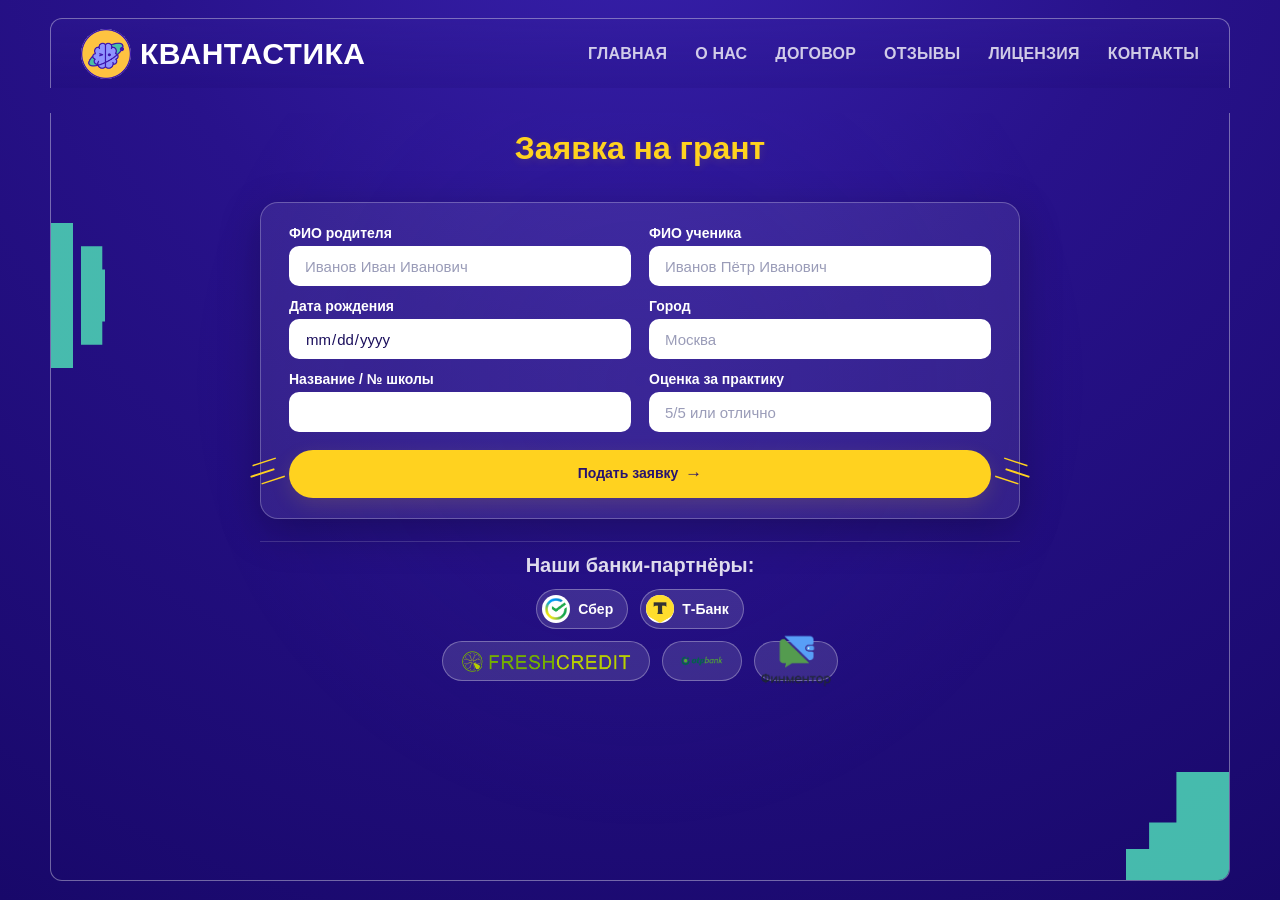
==== commit b22d195f: "Update index.html" ====
--- a/index.html
+++ b/index.html
@@ -83,9 +83,9 @@
                 <img src="tbank-icon.png" alt=""> Т-Банк
             </a>
               <div class="partners-logos">
-                <span class="partner-logo"><img src="logo_png_long-1.png" alt="Финментор"></span>
-                <span class="partner-logo"><img src="OTP-Bank-Logo.png" alt="OTP Банк"></span>
-                <span class="partner-logo"><img src="photo_2026-09-23_23-56-53-Photoroom.png" alt="FreshCredit"></span>
+                <span class="partner-logo"><img class="logo-fresh" src="logo_png_long-1.png" alt="FreshCredit"></span>
+                <span class="partner-logo"><img class="logo-otp" src="OTP-Bank-Logo.png" alt="OTP Банк"></span>
+                <span class="partner-logo"><img class="logo-fin" src="photo_2026-09-23_23-56-53-Photoroom.png" alt="Финментор"></span>
             </div>
         </div>
     </main>
--- a/style.css
+++ b/style.css
@@ -517,3 +517,41 @@
 .result-block a:hover {
     color: var(--yellow);
 }
+/* ===== ЛОГОТИПЫ ПАРТНЁРОВ (без ссылок) ===== */
+.partners .partners-logos {
+    width: 100%;
+    display: flex;
+    flex-wrap: wrap;
+    justify-content: center;
+    align-items: center;
+    gap: 12px;
+}
+.partners .partners-logos span {
+    display: inline-flex;
+    align-items: center;
+    justify-content: center;
+    height: 40px;
+    padding: 6px 18px;
+    background: rgba(255, 255, 255, 0.12);
+    border: 1px solid rgba(255, 255, 255, 0.3);
+    border-radius: 999px;
+}
+.partners .partners-logos img {
+    height: 24px;
+    width: auto;
+    max-width: 170px;
+    object-fit: contain;
+    background: none;
+    border-radius: 0;
+}
+/* Увеличение ОТП и Финментора */
+.partners .partners-logos img[alt="OTП Банк"] {
+    height: 34px;
+    max-width: 200px;
+    transform: scale(1.4);
+}
+.partners .partners-logos img[alt="Финментор"] {
+    height: 34px;
+    max-width: 200px;
+    transform: scale(1.6);
+}
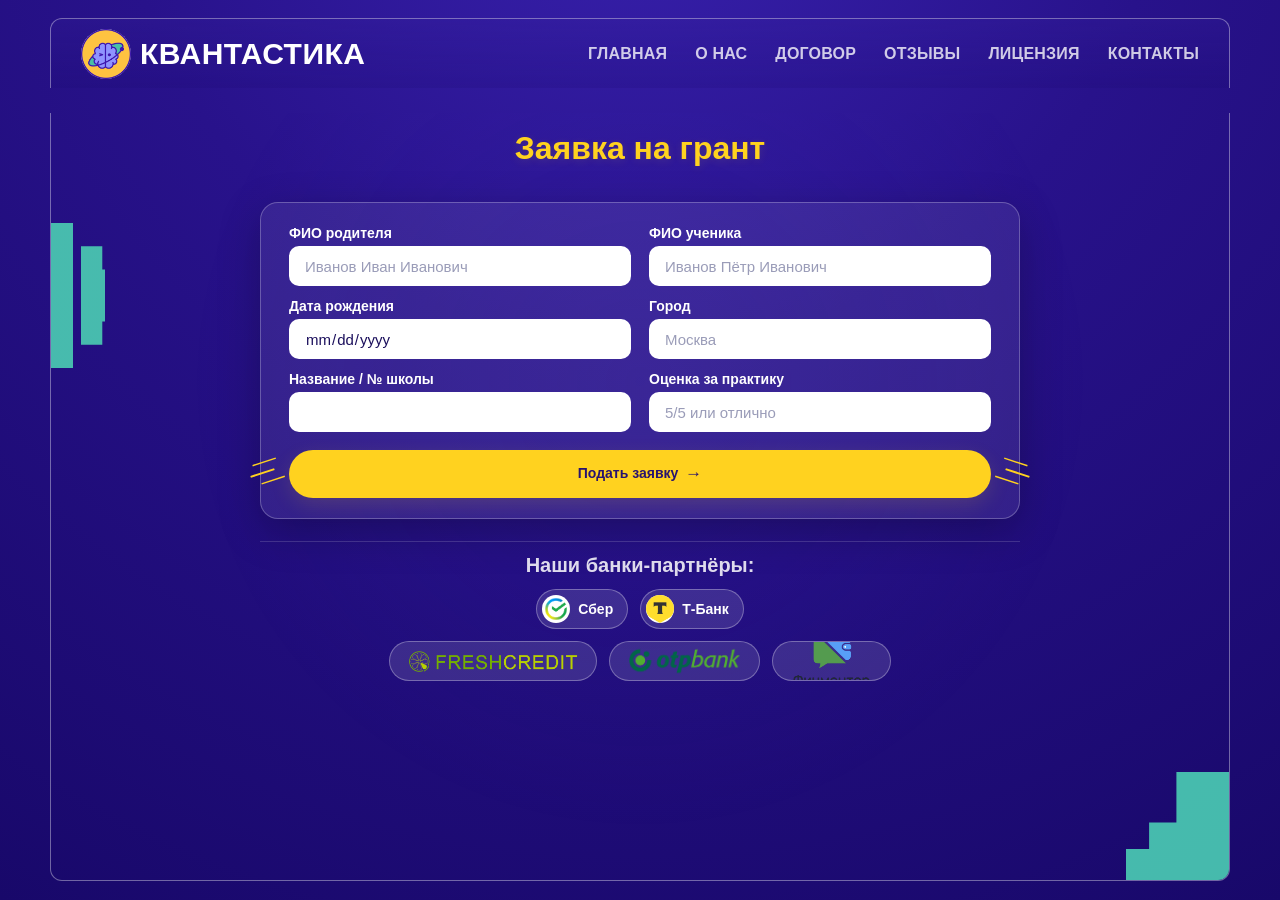
==== commit a47b9237: "Update index.html" ====
--- a/index.html
+++ b/index.html
@@ -87,7 +87,7 @@
                 <span class="partner-logo"><img class="logo-otp" src="OTP-Bank-Logo.png" alt="OTP Банк"></span>
                 <span class="partner-logo"><img class="logo-fin" src="photo_2026-09-23_23-56-53-Photoroom.png" alt="Финментор"></span>
             </div>
-        </div>
+            </div>
     </main>
 
     <script src="script.js"></script>
--- a/style.css
+++ b/style.css
@@ -544,14 +544,19 @@
     background: none;
     border-radius: 0;
 }
-/* Увеличение ОТП и Финментора */
-.partners .partners-logos img[alt="OTП Банк"] {
-    height: 34px;
-    max-width: 200px;
-    transform: scale(1.4);
-}
-.partners .partners-logos img[alt="Финментор"] {
-    height: 34px;
-    max-width: 200px;
-    transform: scale(1.6);
-}
+/* Размеры логотипов партнёров */
+.partners .partners-logos span {
+    overflow: hidden;
+}
+.partners .partners-logos img.logo-fresh {
+    height: 22px;
+    max-width: 170px;
+}
+.partners .partners-logos img.logo-otp {
+    height: 64px;
+    max-width: none;
+}
+.partners .partners-logos img.logo-fin {
+    height: 60px;
+    max-width: none;
+}
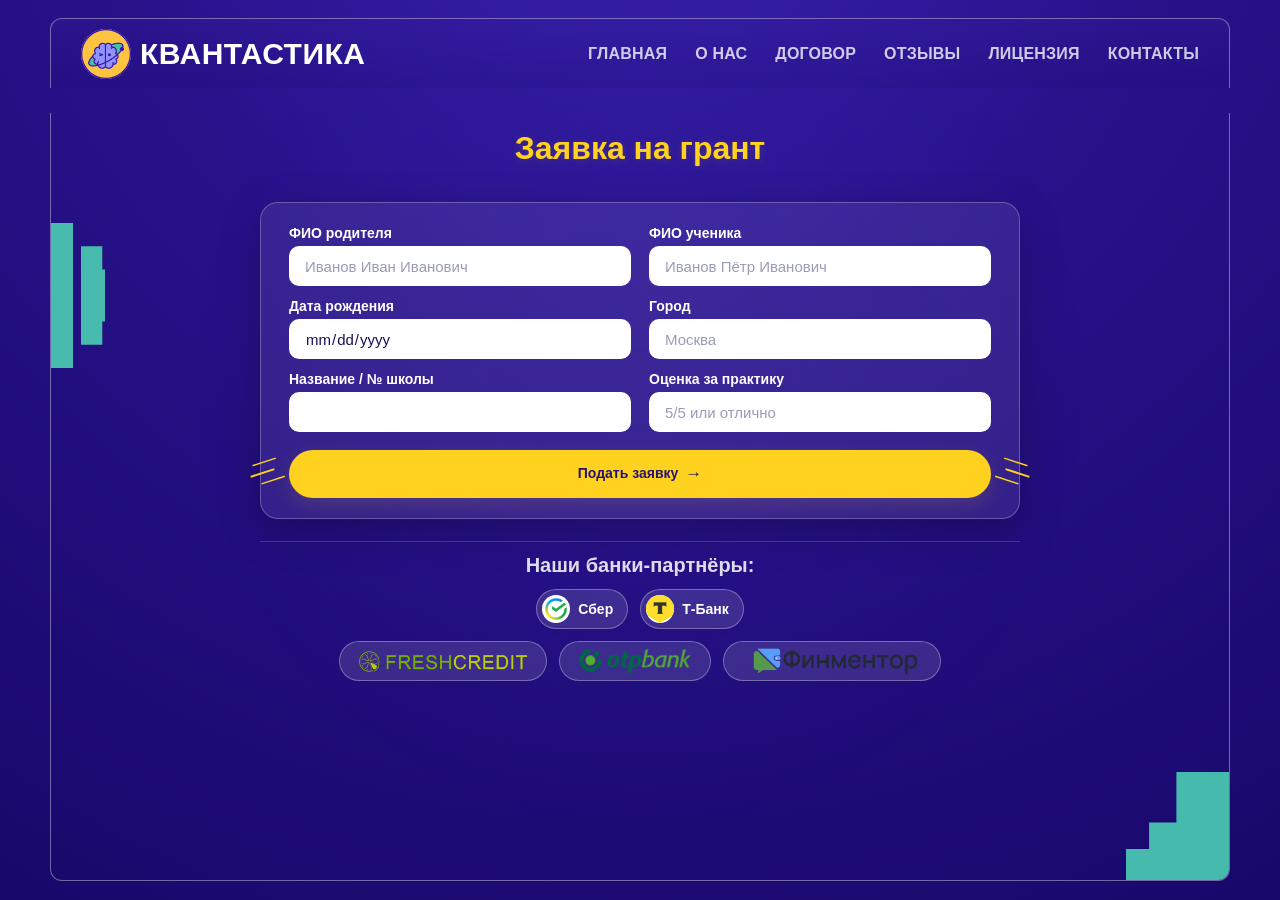
==== commit 8fb17a6c: "Update index.html" ====
--- a/index.html
+++ b/index.html
@@ -85,7 +85,7 @@
               <div class="partners-logos">
                 <span class="partner-logo"><img class="logo-fresh" src="logo_png_long-1.png" alt="FreshCredit"></span>
                 <span class="partner-logo"><img class="logo-otp" src="OTP-Bank-Logo.png" alt="OTP Банк"></span>
-                <span class="partner-logo"><img class="logo-fin" src="photo_2026-09-23_23-56-53-Photoroom.png" alt="Финментор"></span>
+                <span class="partner-logo"><img class="logo-fin" src="finmentor.png" alt="Финментор"></span>
             </div>
             </div>
     </main>
--- a/style.css
+++ b/style.css
@@ -557,6 +557,10 @@
     max-width: none;
 }
 .partners .partners-logos img.logo-fin {
-    height: 60px;
+    height: 32px;
     max-width: none;
 }
+.partners .partners-logos span:has(> .logo-fin) {
+    padding-top: 2px;
+    padding-bottom: 2px;
+}
